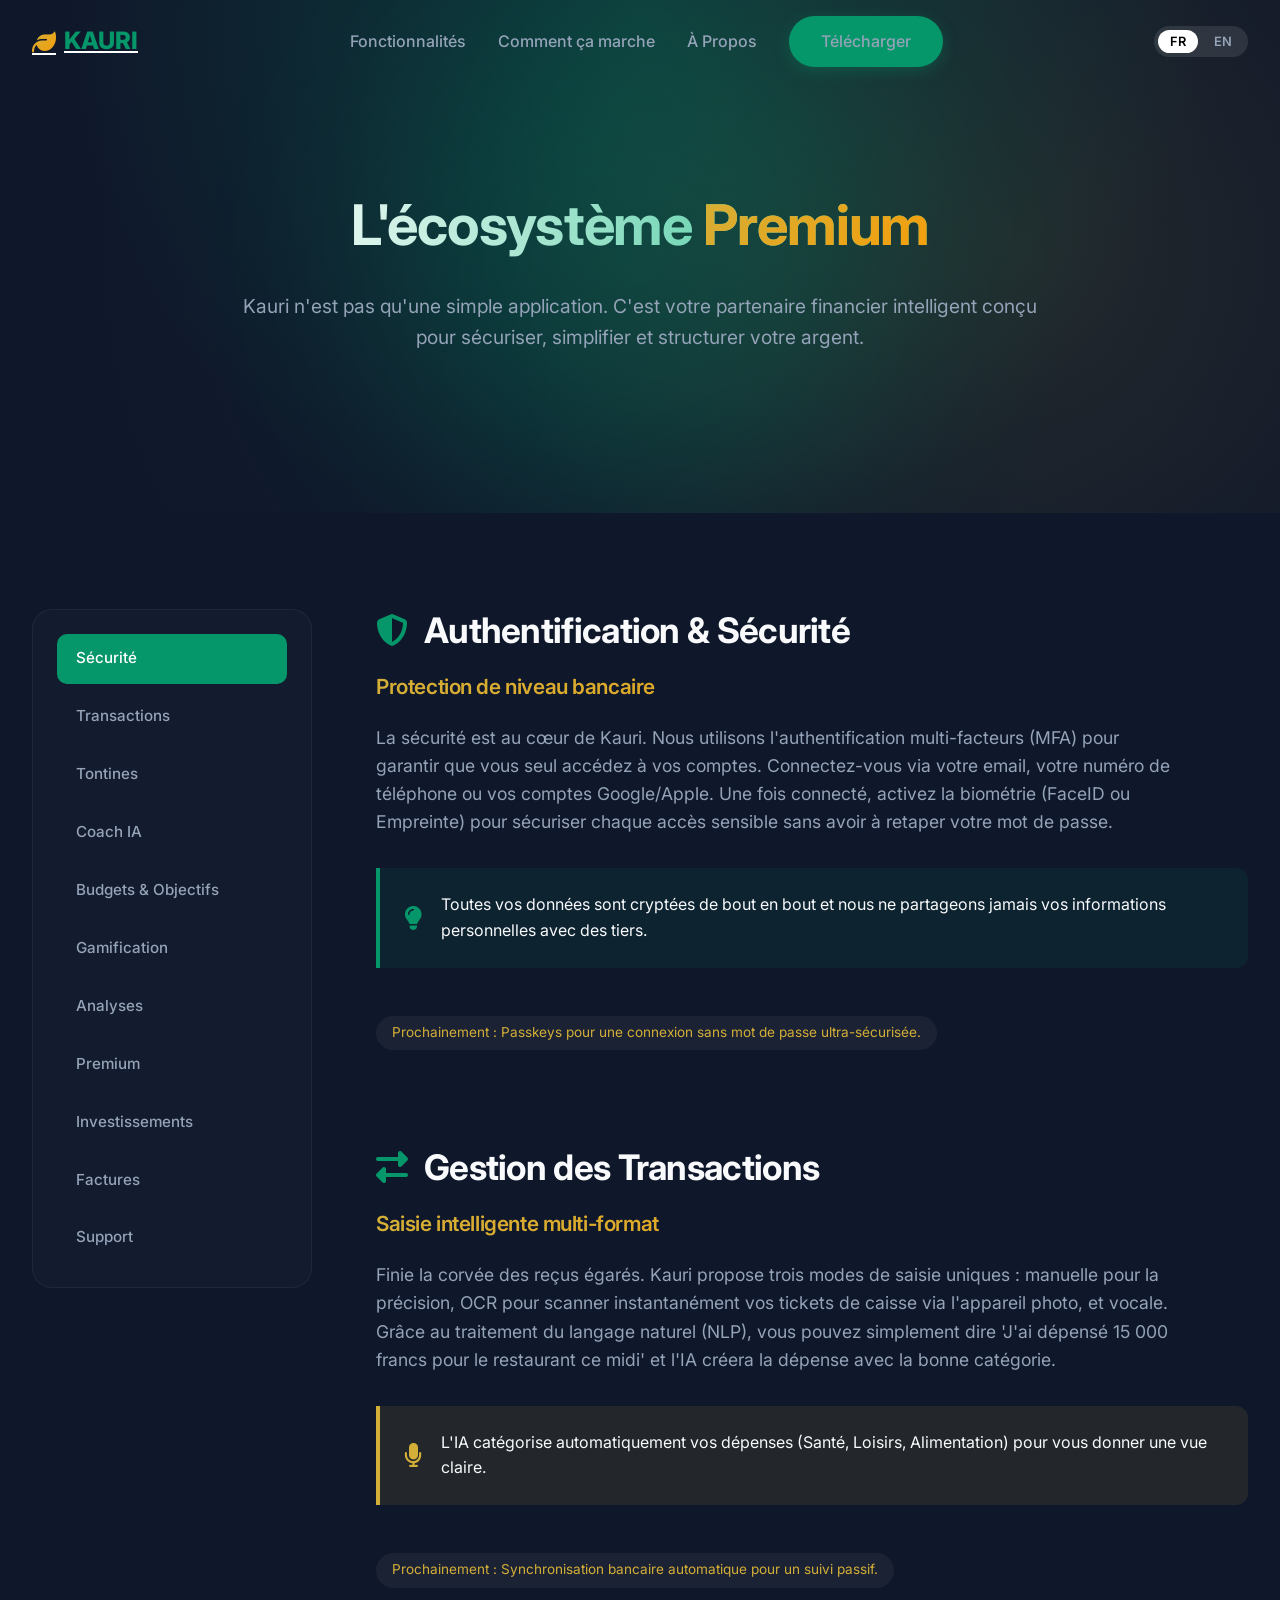
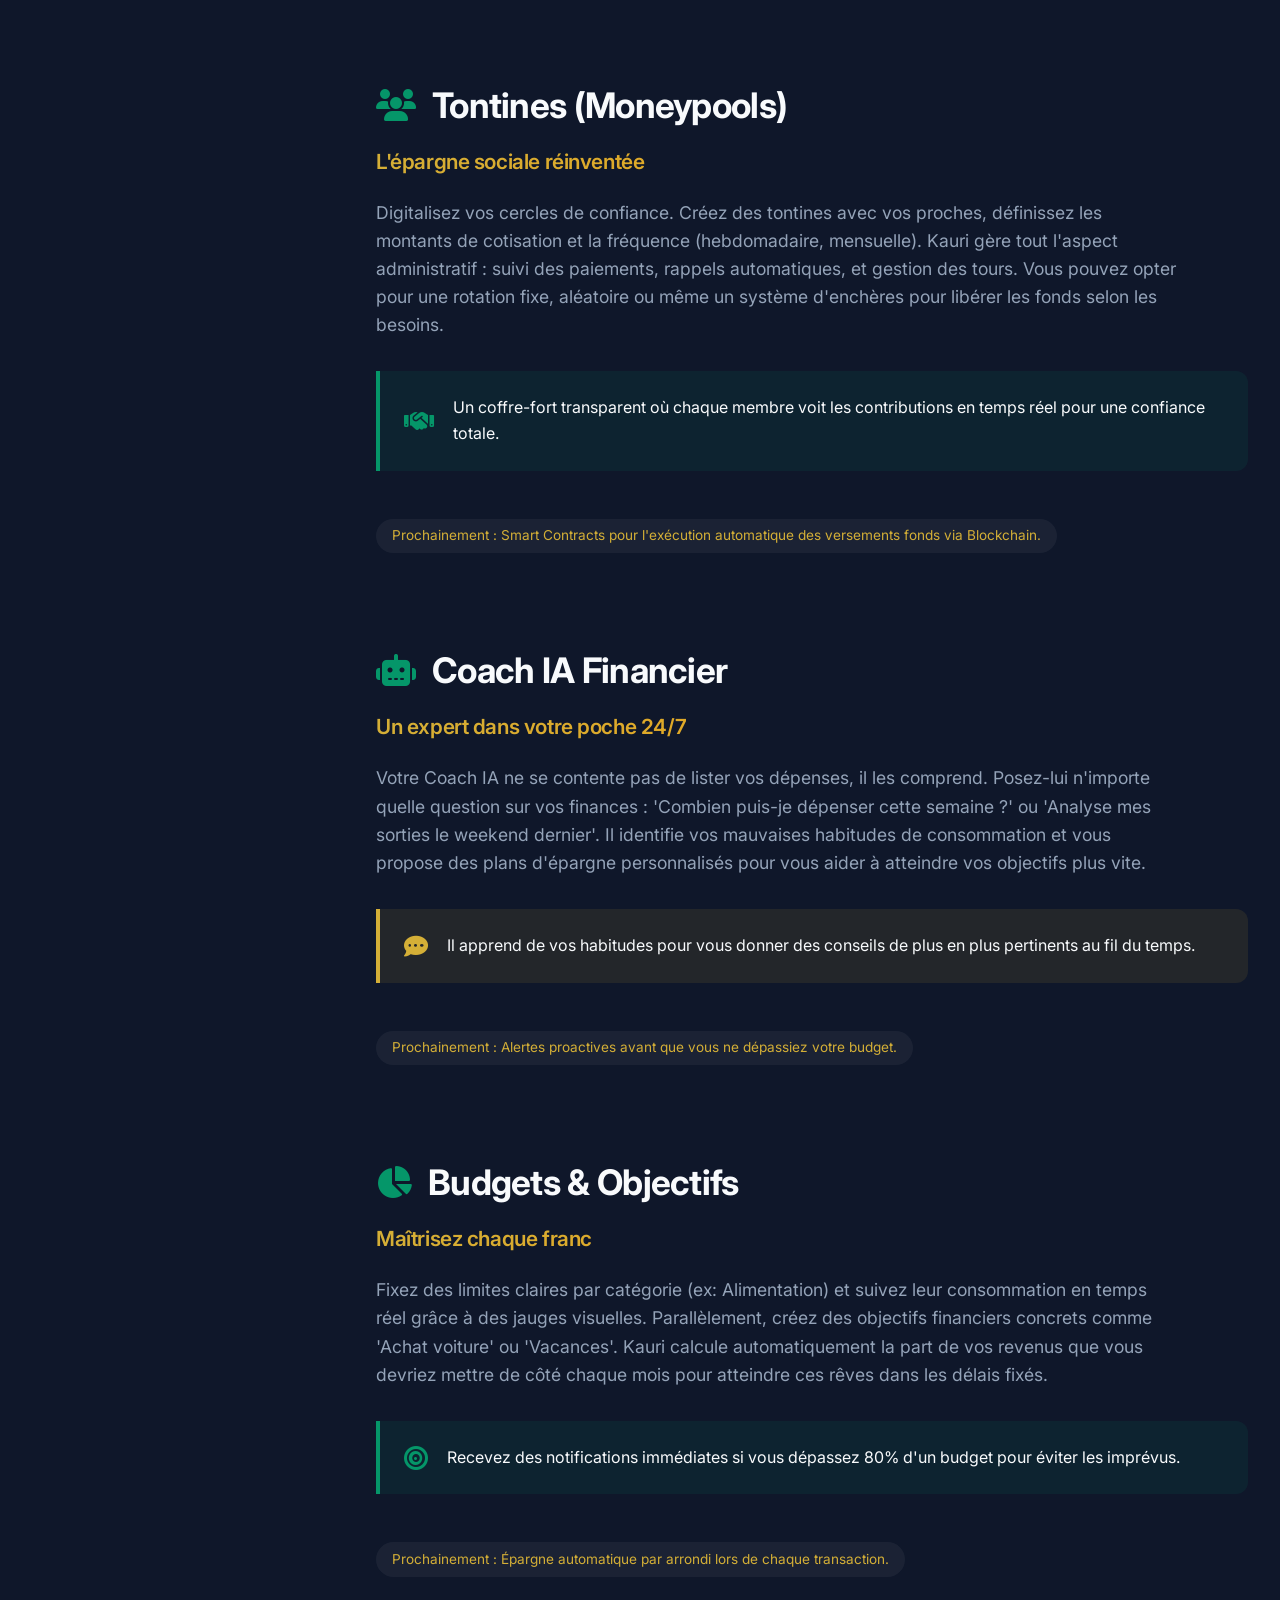
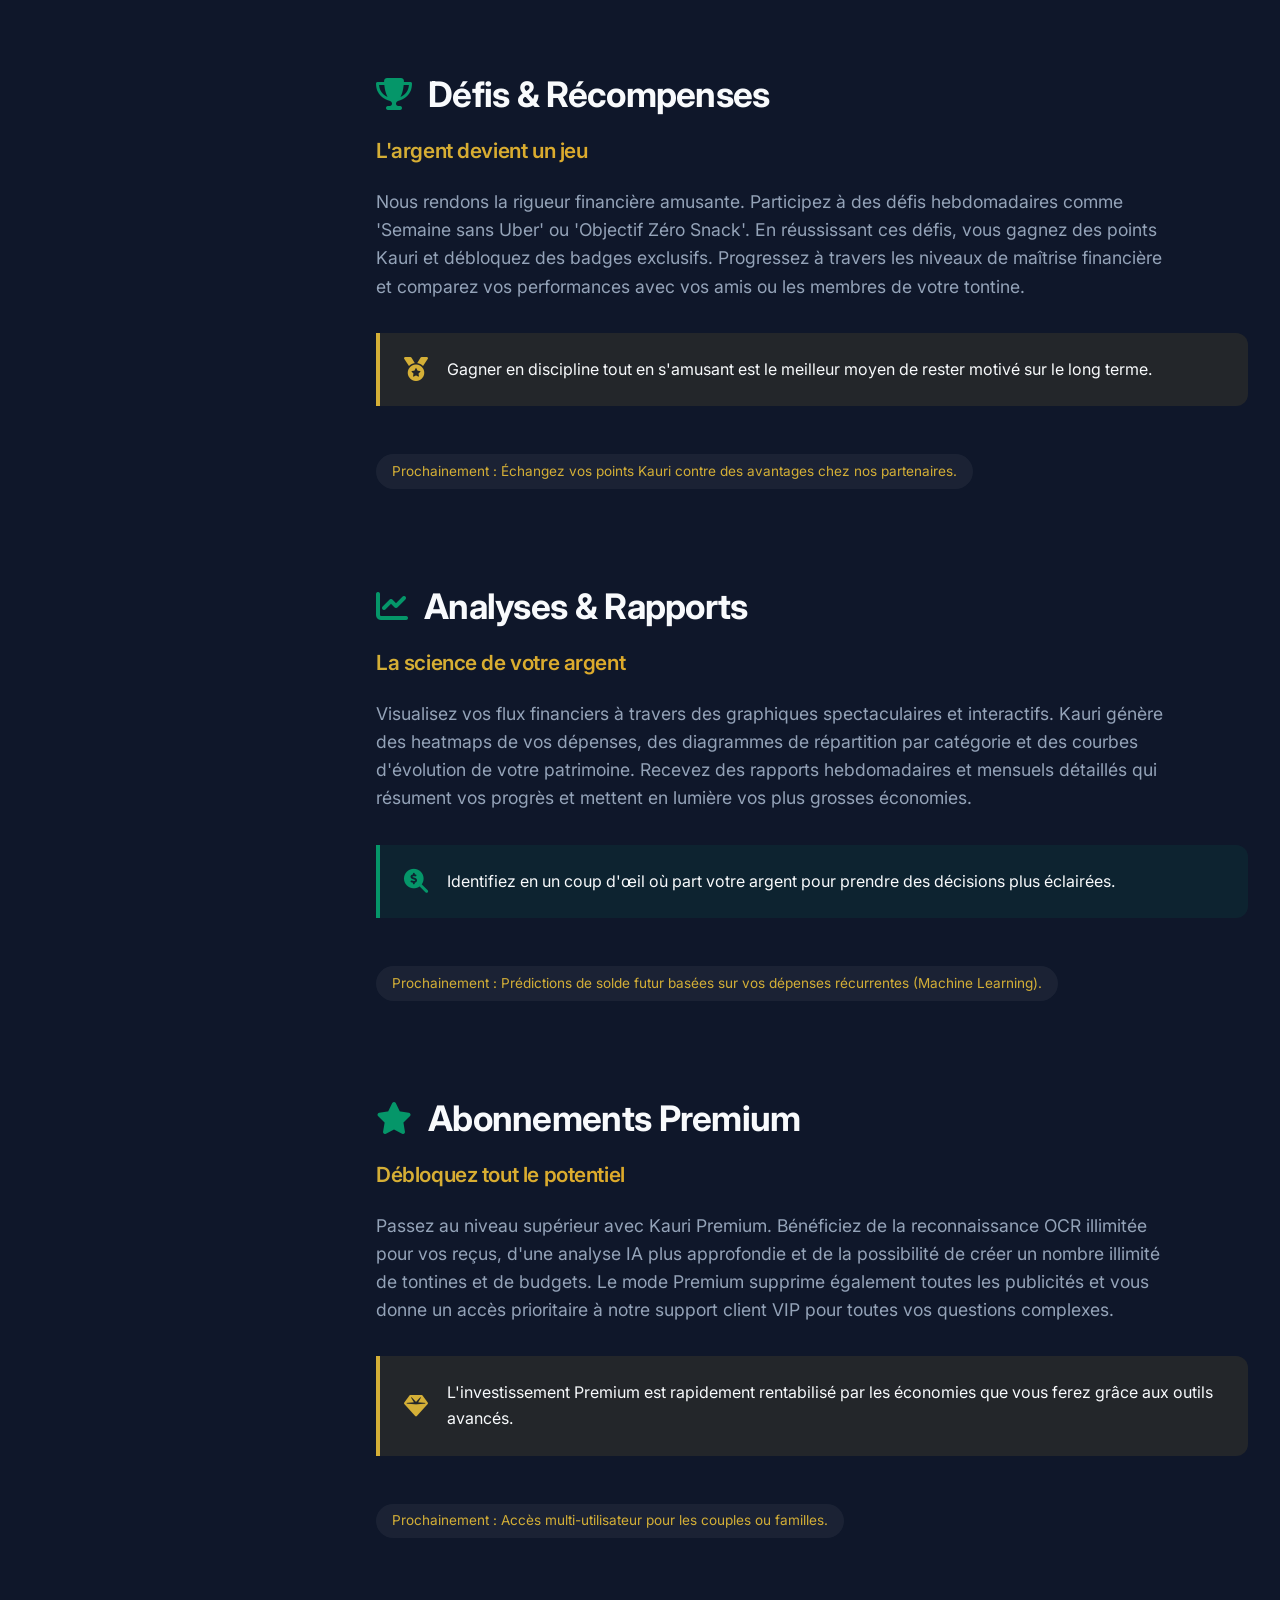
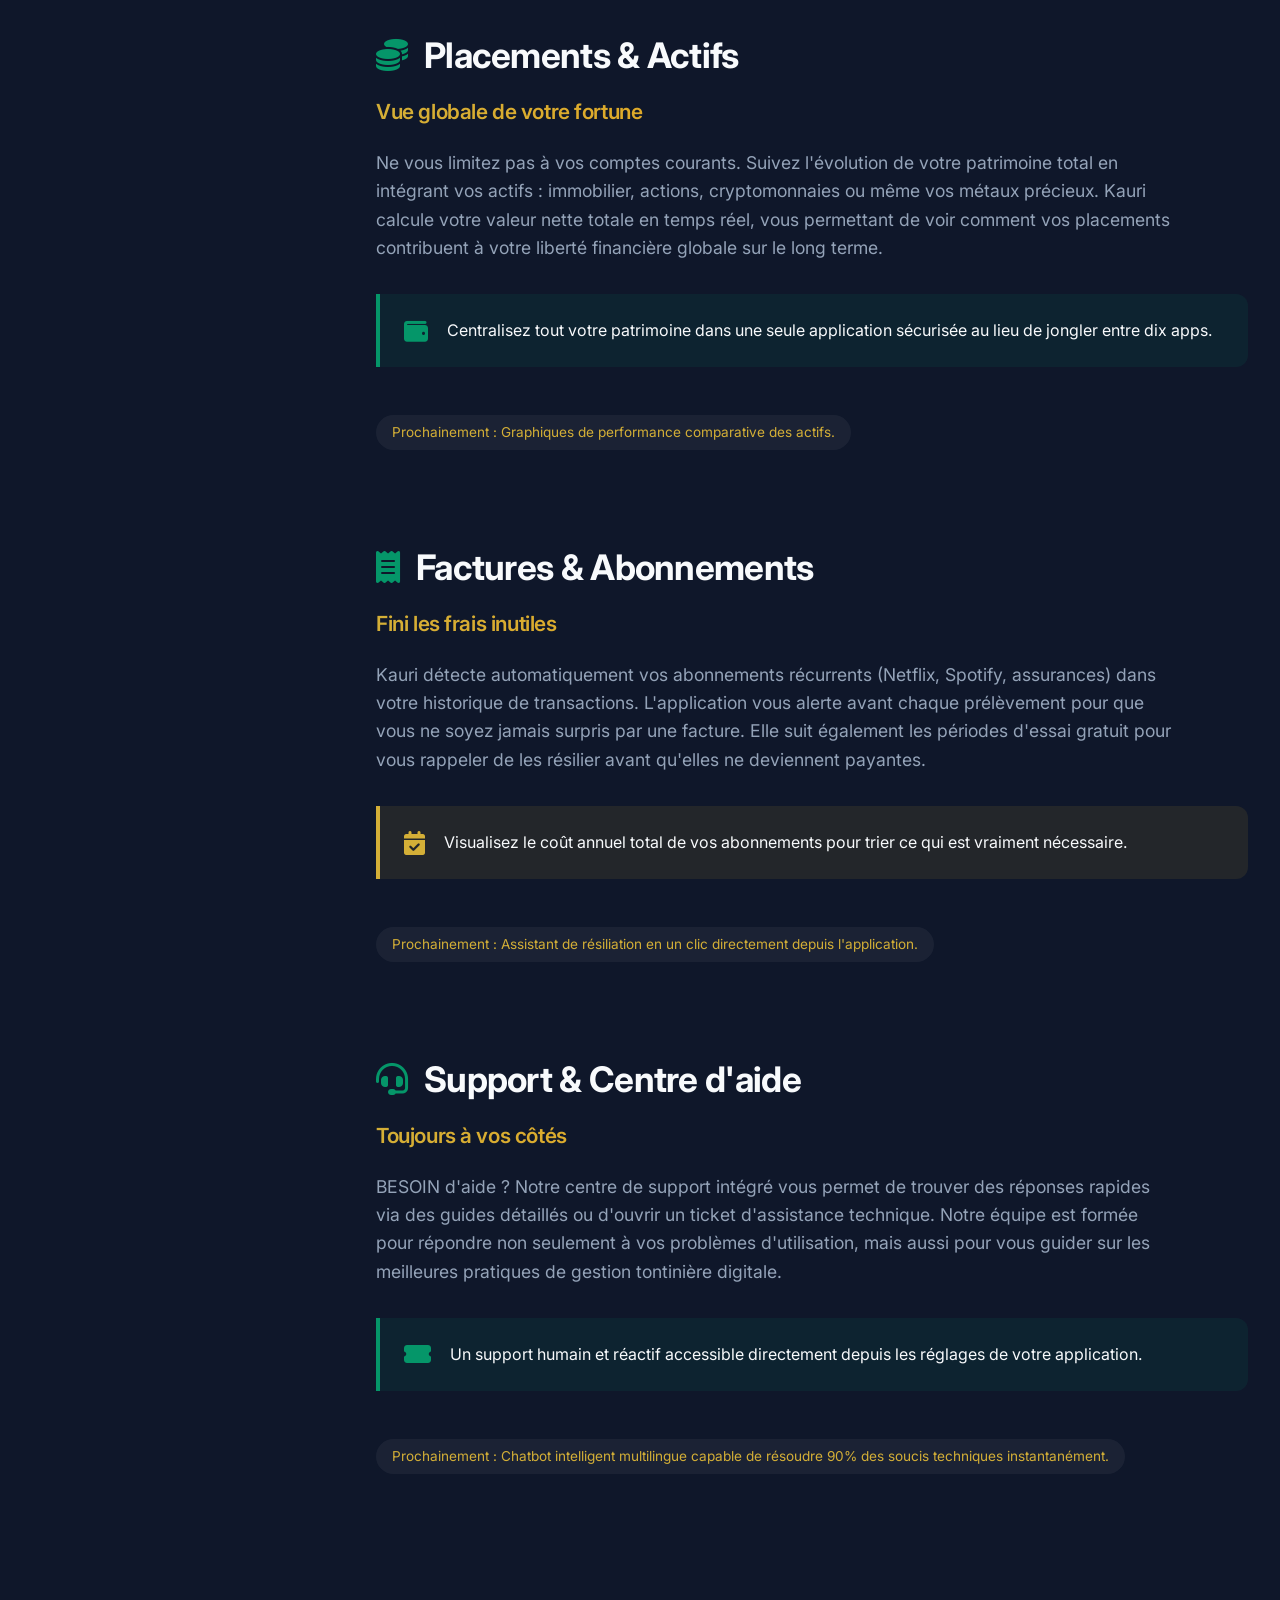
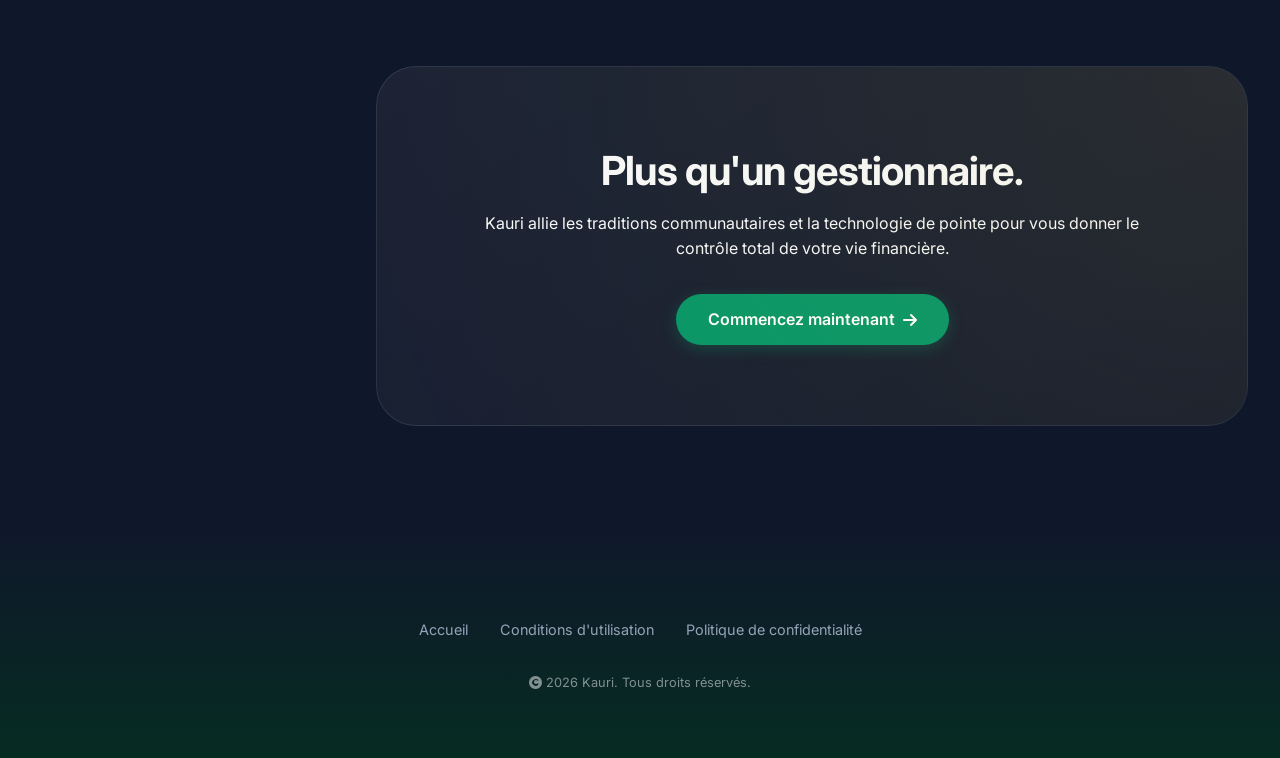
==== about.html @ bd83c28f "feat: Add an 'About' page detailing Kauri's features and functionalities." ====
<!DOCTYPE html>
<html lang="fr">

<head>
    <meta charset="UTF-8">
    <meta name="viewport" content="width=device-width, initial-scale=1.0">
    <title>À Propos - Kauri</title>
    <link rel="stylesheet" href="styles.css">
    <link rel="icon" type="image/x-icon" href="logo.png">

    <!-- Google Fonts -->
    <link rel="preconnect" href="https://fonts.googleapis.com">
    <link rel="preconnect" href="https://fonts.gstatic.com" crossorigin>
    <link href="https://fonts.googleapis.com/css2?family=Inter:wght@400;500;600;700;800&display=swap" rel="stylesheet">
    <!-- Font Awesome -->
    <link rel="stylesheet" href="https://cdnjs.cloudflare.com/ajax/libs/font-awesome/6.4.0/css/all.min.css">
</head>

<body class="about-page">
    <div class="scroll-progress"></div>

    <!-- Navigation -->
    <nav class="glass-nav">
        <div class="container nav-content">
            <a href="index.html" class="logo">
                <i class="fas fa-leaf text-gradient-gold"></i>
                <span>KAURI</span>
            </a>
            <ul class="nav-links">
                <li><a href="index.html#features" data-i18n="nav.features">Fonctionnalités</a></li>
                <li><a href="index.html#how" data-i18n="nav.howItWorks">Comment ça marche</a></li>
                <li><a href="about.html" class="active">À Propos</a></li>
                <li><a href="index.html#download" class="btn btn-primary" data-i18n="nav.download">Télécharger</a></li>
            </ul>
            <div class="lang-switch">
                <button class="lang-btn active" data-lang="fr">FR</button>
                <button class="lang-btn" data-lang="en">EN</button>
            </div>
        </div>
    </nav>

    <!-- About Hero -->
    <section class="about-hero">
        <div class="hero-blob"></div>
        <div class="container">
            <div class="hero-content fade-in-up" style="max-width: 800px; margin: 0 auto; text-align: center;">
                <h1 data-i18n-html="about.hero.title">L'écosystème <span class="text-gradient-gold">Premium</span></h1>
                <p style="color: var(--text-muted); font-size: 1.2rem; margin: 2rem 0;" data-i18n="about.hero.subtitle">
                    Kauri n'est pas qu'une simple application. C'est votre partenaire financier intelligent conçu pour
                    sécuriser, simplifier et structurer votre argent.
                </p>
            </div>
        </div>
    </section>

    <!-- Detailed Features -->
    <section class="features-detail">
        <div class="container feature-layout">
            <!-- Sidebar Nav -->
            <aside class="feature-sidebar">
                <div class="sticky-nav">
                    <a href="#security" class="side-link active" data-i18n="about.nav.security">Sécurité</a>
                    <a href="#transactions" class="side-link" data-i18n="about.nav.transactions">Transactions</a>
                    <a href="#tontines" class="side-link" data-i18n="about.nav.tontines">Tontines</a>
                    <a href="#coach" class="side-link" data-i18n="about.nav.coach">Coach IA</a>
                    <a href="#budget" class="side-link" data-i18n="about.nav.budget">Budgets & Objectifs</a>
                    <a href="#gamification" class="side-link" data-i18n="about.nav.gamification">Gamification</a>
                    <a href="#analytics" class="side-link" data-i18n="about.nav.analytics">Analyses</a>
                    <a href="#premium" class="side-link" data-i18n="about.nav.premium">Premium</a>
                    <a href="#invest" class="side-link" data-i18n="about.nav.invest">Investissements</a>
                    <a href="#bills" class="side-link" data-i18n="about.nav.bills">Factures</a>
                    <a href="#support" class="side-link" data-i18n="about.nav.support">Support</a>
                </div>
            </aside>

            <!-- Main Content -->
            <div class="feature-scroll-content">

                <!-- Security -->
                <div id="security" class="feature-section fade-in-up">
                    <div class="feature-icon-header">
                        <i class="fas fa-shield-alt"></i>
                        <h2 data-i18n="about.features.security.title">Authentification & Sécurité</h2>
                    </div>
                    <h3 class="text-gradient-gold" data-i18n="about.features.security.subtitle">Multi-méthodes &
                        Biométrie</h3>
                    <p data-i18n="about.features.security.desc">L'authentification est la première étape. Utilisez
                        l'email, le téléphone ou vos comptes sociaux pour une connexion rapide et sécurisée.</p>
                    <div class="tip-box">
                        <i class="fas fa-lightbulb"></i>
                        <p data-i18n="about.features.security.use">Activez la biométrie (empreinte ou reconnaissance
                            faciale) dans vos paramètres pour une sécurité maximale.</p>
                    </div>
                    <p class="future-tag" data-i18n="about.features.security.future">A venir : Passkeys et gestion des
                        sessions actives.</p>
                </div>

                <!-- Transactions -->
                <div id="transactions" class="feature-section fade-in-up">
                    <div class="feature-icon-header">
                        <i class="fas fa-exchange-alt"></i>
                        <h2 data-i18n="about.features.transactions.title">Gestion des Transactions</h2>
                    </div>
                    <h3 class="text-gradient-gold" data-i18n="about.features.transactions.subtitle">Manuelle, OCR &
                        Vocale</h3>
                    <p data-i18n="about.features.transactions.desc">Enregistrez vos dépenses en un clin d'œil. Que ce
                        soit manuellement, en scannant un reçu ou par simple commande vocale.</p>
                    <div class="tip-box gold">
                        <i class="fas fa-microphone"></i>
                        <p data-i18n="about.features.transactions.use">Le scanner OCR extrait automatiquement les
                            montants. La saisie vocale comprend des phrases comme 'J'ai dépensé 15 000 francs'.</p>
                    </div>
                    <p class="future-tag" data-i18n="about.features.transactions.future">A venir : Détection automatique
                        des abonnements et Open Banking.</p>
                </div>

                <!-- Tontines -->
                <div id="tontines" class="feature-section fade-in-up">
                    <div class="feature-icon-header">
                        <i class="fas fa-users"></i>
                        <h2 data-i18n="about.features.tontines.title">Tontines (Moneypools)</h2>
                    </div>
                    <h3 class="text-gradient-gold" data-i18n="about.features.tontines.subtitle">Gestion communautaire
                        digitale</h3>
                    <p data-i18n="about.features.tontines.desc">Digitalisez vos pratiques d'épargne collectives. Gérez
                        les cotisations, les rotations et le fonds social en toute transparence.</p>
                    <div class="tip-box">
                        <i class="fas fa-handshake"></i>
                        <p data-i18n="about.features.tontines.use">Configurez les règles de rotation (fixe, aléatoire ou
                            enchères) et automatisez les relances et amendes.</p>
                    </div>
                    <p class="future-tag" data-i18n="about.features.tontines.future">A venir : Smart Contracts pour la
                        libération automatique des fonds.</p>
                </div>

                <!-- Coach IA -->
                <div id="coach" class="feature-section fade-in-up">
                    <div class="feature-icon-header">
                        <i class="fas fa-robot"></i>
                        <h2 data-i18n="about.features.coach.title">Coach IA</h2>
                    </div>
                    <h3 class="text-gradient-gold" data-i18n="about.features.coach.subtitle">Assistant financier
                        intelligent</h3>
                    <p data-i18n="about.features.coach.desc">Posez vos questions en langage naturel. Le coach analyse
                        vos données pour vous aider à optimiser vos finances.</p>
                    <div class="tip-box gold">
                        <i class="fas fa-comment-dots"></i>
                        <p data-i18n="about.features.coach.use">Interface de chat familière pour demander : 'Combien
                            ai-je dépensé en restaurant ce mois-ci ?'.</p>
                    </div>
                    <p class="future-tag" data-i18n="about.features.coach.future">A venir : Mode proactif pour alerter
                        sur les denses inhabituelles.</p>
                </div>

                <!-- Budgets -->
                <div id="budget" class="feature-section fade-in-up">
                    <div class="feature-icon-header">
                        <i class="fas fa-chart-pie"></i>
                        <h2 data-i18n="about.features.budget.title">Budgets & Objectifs</h2>
                    </div>
                    <h3 class="text-gradient-gold" data-i18n="about.features.budget.subtitle">Planification & Épargne
                        ciblée</h3>
                    <p data-i18n="about.features.budget.desc">Fixez des limites par catégorie et suivez votre
                        progression vers vos rêves financiers en temps réel.</p>
                    <div class="tip-box">
                        <i class="fas fa-bullseye"></i>
                        <p data-i18n="about.features.budget.use">Créez un objectif (ex: Achat voiture) et voyez la jauge
                            se remplir à mesure que vous épargnez.</p>
                    </div>
                    <p class="future-tag" data-i18n="about.features.budget.future">A venir : Épargne 'à l'arrondi'
                        automatique.</p>
                </div>

                <!-- Gamification -->
                <div id="gamification" class="feature-section fade-in-up">
                    <div class="feature-icon-header">
                        <i class="fas fa-trophy"></i>
                        <h2 data-i18n="about.features.gamification.title">Défis & Gamification</h2>
                    </div>
                    <h3 class="text-gradient-gold" data-i18n="about.features.gamification.subtitle">Motivation &
                        Récompenses</h3>
                    <p data-i18n="about.features.gamification.desc">Rendez la gestion financière amusante avec des défis
                        hebdomadaires et gagnez des badges de succès.</p>
                    <div class="tip-box gold">
                        <i class="fas fa-medal"></i>
                        <p data-i18n="about.features.gamification.use">Participez au défi 'Zéro Dépense Inutile' et
                            suivez votre progression dans les classements.</p>
                    </div>
                    <p class="future-tag" data-i18n="about.features.gamification.future">A venir : Partenariats pour des
                        avantages réels basés sur votre Score Kauri.</p>
                </div>

                <!-- Analytics -->
                <div id="analytics" class="feature-section fade-in-up">
                    <div class="feature-icon-header">
                        <i class="fas fa-chart-line"></i>
                        <h2 data-i18n="about.features.analytics.title">Analyses & Insights</h2>
                    </div>
                    <h3 class="text-gradient-gold" data-i18n="about.features.analytics.subtitle">Compréhension
                        approfondie</h3>
                    <p data-i18n="about.features.analytics.desc">Visualisez vos flux d'argent grâce à des graphiques
                        dynamiques et des insights générés par l'IA.</p>
                    <div class="tip-box">
                        <i class="fas fa-search-dollar"></i>
                        <p data-i18n="about.features.analytics.use">Comparez vos revenus et dépenses sur plusieurs mois
                            pour détecter les tendances.</p>
                    </div>
                    <p class="future-tag" data-i18n="about.features.analytics.future">A venir : Prévision des soldes
                        futurs (Cashflow forecasting).</p>
                </div>

                <!-- Premium -->
                <div id="premium" class="feature-section fade-in-up">
                    <div class="feature-icon-header">
                        <i class="fas fa-star"></i>
                        <h2 data-i18n="about.features.premium.title">Abonnements Premium</h2>
                    </div>
                    <h3 class="text-gradient-gold" data-i18n="about.features.premium.subtitle">Puissance illimitée</h3>
                    <p data-i18n="about.features.premium.desc">Débloquez tout le potentiel de la technologie Kauri avec
                        le mode Premium.</p>
                    <div class="tip-box gold">
                        <i class="fas fa-gem"></i>
                        <p data-i18n="about.features.premium.use">OCR illimité, analyse vocale avancée, rapports PDF
                            détaillés et suppression des limites de tontines.</p>
                    </div>
                    <p class="future-tag" data-i18n="about.features.premium.future">A venir : Partage d'abonnement
                        familial.</p>
                </div>

                <!-- Investments -->
                <div id="invest" class="feature-section fade-in-up">
                    <div class="feature-icon-header">
                        <i class="fas fa-coins"></i>
                        <h2 data-i18n="about.features.invest.title">Placements & Investissements</h2>
                    </div>
                    <h3 class="text-gradient-gold" data-i18n="about.features.invest.subtitle">Vue consolidée du
                        patrimoine</h3>
                    <p data-i18n="about.features.invest.desc">Suivez vos actifs (Actions, Crypto, Immobilier) au même
                        endroit que vos dépenses quotidiennes.</p>
                    <div class="tip-box">
                        <i class="fas fa-wallet"></i>
                        <p data-i18n="about.features.invest.use">Saisissez vos placements pour voir l'évolution de la
                            valeur totale de votre portefeuille.</p>
                    </div>
                    <p class="future-tag" data-i18n="about.features.invest.future">A venir : Synchronisation automatique
                        avec les plateformes de trading.</p>
                </div>

                <!-- Bills -->
                <div id="bills" class="feature-section fade-in-up">
                    <div class="feature-icon-header">
                        <i class="fas fa-receipt"></i>
                        <h2 data-i18n="about.features.bills.title">Factures & Abonnements</h2>
                    </div>
                    <h3 class="text-gradient-gold" data-i18n="about.features.bills.subtitle">Ne manquez aucune échéance
                    </h3>
                    <p data-i18n="about.features.bills.desc">Centralisez le suivi de vos charges récurrentes et gérez
                        vos périodes d'essai gratuites.</p>
                    <div class="tip-box gold">
                        <i class="fas fa-calendar-check"></i>
                        <p data-i18n="about.features.bills.use">Rappels automatiques avant les prélèvements et détection
                            intelligente dans vos transactions.</p>
                    </div>
                    <p class="future-tag" data-i18n="about.features.bills.future">A venir : Résiliation automatique en
                        un clic.</p>
                </div>

                <!-- Support -->
                <div id="support" class="feature-section fade-in-up">
                    <div class="feature-icon-header">
                        <i class="fas fa-headset"></i>
                        <h2 data-i18n="about.features.support.title">Support & Centre d'aide</h2>
                    </div>
                    <h3 class="text-gradient-gold" data-i18n="about.features.support.subtitle">Assistance structurée
                    </h3>
                    <p data-i18n="about.features.support.desc">Une équipe à votre écoute pour résoudre vos problèmes
                        techniques ou financiers directement via des tickets.</p>
                    <div class="tip-box">
                        <i class="fas fa-ticket-alt"></i>
                        <p data-i18n="about.features.support.use">Ouvrez un ticket dans l'app et suivez son état
                            d'avancement en temps réel.</p>
                    </div>
                    <p class="future-tag" data-i18n="about.features.support.future">A venir : Support multilingue
                        étendu.</p>
                </div>

                <!-- Conclusion -->
                <div class="conclusion-box fade-in-up">
                    <h2 data-i18n="about.conclusion.title">Plus qu'un gestionnaire.</h2>
                    <p data-i18n="about.conclusion.desc">Kauri allie les traditions communautaires et la technologie de
                        pointe pour vous donner le contrôle total de votre vie financière.</p>
                    <a href="index.html#download" class="btn btn-primary" style="margin-top: 2rem;">
                        <span data-i18n="hero.ctaPrimary">Commencez maintenant</span>
                        <i class="fas fa-arrow-right"></i>
                    </a>
                </div>

            </div>
        </div>
    </section>

    <!-- Footer -->
    <section class="download-section" style="padding: 4rem 0;">
        <div class="container fade-in-up">
            <div class="footer-links">
                <a href="index.html">Accueil</a>
                <a href="terms.html" data-i18n="footer.terms">Conditions d'utilisation</a>
                <a href="privacy.html" data-i18n="footer.privacy">Politique de confidentialité</a>
            </div>

            <div style="margin-top: 2rem; opacity: 0.5; font-size: 0.8rem;">
                <i class="fas fa-copyright"></i> <span id="year"></span> Kauri. <span data-i18n="footer.rights">Tous
                    droits réservés.</span>
            </div>
        </div>
    </section>

    <script src="scripts.js"></script>
    <script>
        // Active link on scroll for about page
        window.addEventListener('scroll', () => {
            const sections = document.querySelectorAll('.feature-section');
            const navLinks = document.querySelectorAll('.side-link');

            let current = '';
            sections.forEach(section => {
                const sectionTop = section.offsetTop;
                if (pageYOffset >= sectionTop - 150) {
                    current = section.getAttribute('id');
                }
            });

            navLinks.forEach(link => {
                link.classList.remove('active');
                if (link.getAttribute('href').includes(current)) {
                    link.classList.add('active');
                }
            });
        });

        // Global setLanguage handles about.hero.title now
    </script>
</body>

</html>
---- styles.css ----
:root {
    /* Brand Colors */
    --primary: #059669;
    /* Kauri Emerald */
    --primary-dark: #064E3B;
    /* Deep Emerald */
    --primary-light: #10B981;
    /* Bright Emerald */
    --secondary: #D4AF37;
    /* Kauri Gold */
    --secondary-light: #FCD34D;
    /* Light Gold */
    --accent: #F59E0B;
    /* Amber Accent */

    /* Neutrals */
    --bg-dark: #0f172a;
    /* Slate 900 */
    --bg-card: #1e293b;
    /* Slate 800 */
    --text-main: #f8fafc;
    /* Slate 50 */
    --text-muted: #94a3b8;
    /* Slate 400 */

    /* Gradients */
    --gradient-hero: linear-gradient(135deg, var(--primary-dark) 0%, var(--bg-dark) 100%);
    --gradient-gold: linear-gradient(135deg, var(--secondary) 0%, var(--accent) 100%);
    --gradient-glass: linear-gradient(145deg, rgba(255, 255, 255, 0.05) 0%, rgba(255, 255, 255, 0.01) 100%);
    --gradient-premium: linear-gradient(135deg, #059669 0%, #d4af37 100%);
}

/* Custom Scrollbar */
::-webkit-scrollbar {
    width: 8px;
}

::-webkit-scrollbar-track {
    background: var(--bg-dark);
}

::-webkit-scrollbar-thumb {
    background: rgba(255, 255, 255, 0.1);
    border-radius: 10px;
}

::-webkit-scrollbar-thumb:hover {
    background: var(--primary);
}

/* Progress Bar */
.scroll-progress {
    position: fixed;
    top: 0;
    left: 0;
    width: 0%;
    height: 4px;
    background: var(--gradient-gold);
    z-index: 2000;
    transition: width 0.1s ease-out;
    box-shadow: 0 0 10px rgba(212, 175, 55, 0.5);
}

* {
    margin: 0;
    padding: 0;
    box-sizing: border-box;
    font-family: 'Inter', system-ui, -apple-system, sans-serif;
}

body {
    background-color: var(--bg-dark);
    color: var(--text-main);
    overflow-x: hidden;
    line-height: 1.6;
}

/* Glassmorphism Utilities */
.glass {
    background: var(--gradient-glass);
    backdrop-filter: blur(10px);
    -webkit-backdrop-filter: blur(10px);
    border: 1px solid rgba(255, 255, 255, 0.1);
    box-shadow: 0 4px 30px rgba(0, 0, 0, 0.1);
}

.glass-nav {
    background: rgba(15, 23, 42, 0.8);
    backdrop-filter: blur(12px);
    border-bottom: 1px solid rgba(255, 255, 255, 0.05);
}

/* Typography */
h1,
h2,
h3,
h4 {
    font-weight: 700;
    letter-spacing: -0.02em;
    line-height: 1.2;
}

h1 {
    font-size: 3.5rem;
    background: linear-gradient(to right, #fff, var(--primary-light));
    -webkit-background-clip: text;
    -webkit-text-fill-color: transparent;
}

h2 {
    font-size: 2.5rem;
    margin-bottom: 1rem;
}

.text-gold {
    color: var(--secondary);
}

.text-gradient-gold {
    background: var(--gradient-gold);
    -webkit-background-clip: text;
    -webkit-text-fill-color: transparent;
}

/* Buttons */
.btn {
    display: inline-flex;
    align-items: center;
    gap: 0.5rem;
    padding: 0.8rem 2rem;
    border-radius: 9999px;
    font-weight: 600;
    text-decoration: none;
    transition: all 0.3s ease;
    cursor: pointer;
    border: none;
}

.btn-primary {
    background: var(--primary);
    color: white;
    box-shadow: 0 4px 15px rgba(5, 150, 105, 0.3);
}

.btn-primary:hover {
    background: var(--primary-light);
    transform: translateY(-2px);
    box-shadow: 0 8px 25px rgba(5, 150, 105, 0.4);
}

.btn-secondary {
    background: transparent;
    border: 2px solid var(--secondary);
    color: var(--secondary);
}

.btn-secondary:hover {
    background: var(--secondary);
    color: var(--bg-dark);
    transform: translateY(-2px);
}

/* Layout */
.container {
    max-width: 1280px;
    margin: 0 auto;
    padding: 0 2rem;
}

section {
    padding: 6rem 0;
    position: relative;
}

/* Navigation */
nav {
    position: fixed;
    top: 0;
    width: 100%;
    z-index: 1000;
    padding: 1rem 0;
    transition: all 0.3s;
}

.nav-content {
    display: flex;
    justify-content: space-between;
    align-items: center;
}

.logo {
    font-size: 1.5rem;
    font-weight: 800;
    color: white;
    display: flex;
    align-items: center;
    gap: 0.5rem;
}

.logo span {
    color: var(--primary);
}

.nav-links {
    display: flex;
    gap: 2rem;
    list-style: none;
    align-items: center;
}

.nav-links a {
    color: var(--text-muted);
    text-decoration: none;
    transition: color 0.3s;
    font-weight: 500;
}

.nav-links a:hover {
    color: white;
}

/* Hero Section */
.hero {
    min-height: 100vh;
    display: flex;
    align-items: center;
    background: radial-gradient(circle at 50% 50%, rgba(5, 150, 105, 0.15) 0%, transparent 50%);
    padding-top: 80px;
    /* Nav height */
}

.hero-grid {
    display: grid;
    grid-template-columns: 1fr 1fr;
    gap: 4rem;
    align-items: center;
}

.hero-stats {
    display: flex;
    gap: 3rem;
    margin-top: 3rem;
    padding-top: 2rem;
    border-top: 1px solid rgba(255, 255, 255, 0.1);
}

.stat-item h4 {
    font-size: 2rem;
    color: white;
}

.stat-item p {
    color: var(--text-muted);
    font-size: 0.9rem;
}

/* Phone Frame */
.phone-frame {
    position: relative;
    width: 300px;
    /* Adjust based on image ratio */
    height: 600px;
    background: black;
    border-radius: 40px;
    border: 8px solid #333;
    overflow: hidden;
    margin: 0 auto;
    box-shadow: 0 25px 50px -12px rgba(0, 0, 0, 0.5);
    z-index: 2;
}

.phone-screen {
    width: 100%;
    height: 100%;
    overflow: hidden;
    position: relative;
    background: #000;
    /* Fallback */
}

.phone-screen img {
    width: 100%;
    height: 100%;
    object-fit: cover;
    /* or contain */
}

/* Notch / Dynamic Island */
.phone-notch {
    position: absolute;
    top: 10px;
    left: 50%;
    transform: translateX(-50%);
    width: 100px;
    height: 25px;
    background: black;
    border-radius: 15px;
    z-index: 10;
}

.hero-blob {
    position: absolute;
    top: 50%;
    left: 50%;
    transform: translate(-50%, -50%);
    width: 500px;
    height: 500px;
    background: var(--primary);
    filter: blur(100px);
    opacity: 0.2;
    z-index: -1;
    border-radius: 50%;
}

.hero-image-container {
    animation: float 6s ease-in-out infinite;
    filter: drop-shadow(0 0 30px rgba(5, 150, 105, 0.3));
}

@keyframes float {

    0%,
    100% {
        transform: translateY(0px) rotate(0deg);
    }

    50% {
        transform: translateY(-20px) rotate(2deg);
    }
}

@keyframes pulse-gold {
    0% {
        box-shadow: 0 0 0 0 rgba(212, 175, 55, 0.4);
    }

    70% {
        box-shadow: 0 0 0 20px rgba(212, 175, 55, 0);
    }

    100% {
        box-shadow: 0 0 0 0 rgba(212, 175, 55, 0);
    }
}

.fade-in-up {
    opacity: 0;
    transform: translateY(30px);
    transition: all 0.8s cubic-bezier(0.4, 0, 0.2, 1);
}

.fade-in-up.visible {
    opacity: 1;
    transform: translateY(0);
}

/* About Page Specific Styles */
.about-hero {
    padding: 12rem 0 8rem;
    background: radial-gradient(circle at 50% 0%, rgba(5, 150, 105, 0.25) 0%, transparent 70%),
        radial-gradient(circle at 80% 50%, rgba(212, 175, 55, 0.1) 0%, transparent 50%);
    position: relative;
    overflow: hidden;
}

.about-hero::before {
    content: '';
    position: absolute;
    top: -50%;
    left: -50%;
    width: 200%;
    height: 200%;
    background: radial-gradient(circle at center, rgba(5, 150, 105, 0.05) 0%, transparent 50%);
    animation: rotate 20s linear infinite;
    z-index: -1;
}

@keyframes rotate {
    from {
        transform: rotate(0deg);
    }

    to {
        transform: rotate(360deg);
    }
}

.feature-layout {
    display: grid;
    grid-template-columns: 280px 1fr;
    gap: 4rem;
    align-items: flex-start;
}

.feature-sidebar {
    position: sticky;
    top: 100px;
}

.sticky-nav {
    display: flex;
    flex-direction: column;
    gap: 0.5rem;
    padding: 1.5rem;
    border-radius: 20px;
    background: rgba(255, 255, 255, 0.02);
    border: 1px solid rgba(255, 255, 255, 0.05);
}

.side-link {
    padding: 0.8rem 1.2rem;
    color: var(--text-muted);
    text-decoration: none;
    border-radius: 10px;
    transition: all 0.3s;
    font-size: 0.95rem;
    font-weight: 500;
}

.side-link:hover {
    color: white;
    background: rgba(255, 255, 255, 0.05);
}

.side-link.active {
    background: var(--primary);
    color: white;
}

.feature-scroll-content {
    display: flex;
    flex-direction: column;
    gap: 6rem;
}

.feature-section {
    scroll-margin-top: 120px;
}

.feature-icon-header {
    display: flex;
    align-items: center;
    gap: 1rem;
    margin-bottom: 1.5rem;
}

.feature-icon-header i {
    font-size: 2rem;
    color: var(--primary);
}

.feature-section h2 {
    font-size: 2.2rem;
    margin-bottom: 0;
}

.feature-section h3 {
    font-size: 1.3rem;
    margin: 1rem 0 1.5rem;
    font-weight: 600;
}

.feature-section p {
    color: var(--text-muted);
    font-size: 1.1rem;
    max-width: 800px;
}

.tip-box {
    margin: 2rem 0;
    padding: 1.5rem;
    background: rgba(5, 150, 105, 0.1);
    border-left: 4px solid var(--primary);
    border-radius: 0 12px 12px 0;
    display: flex;
    gap: 1.2rem;
    align-items: center;
}

.tip-box.gold {
    background: rgba(212, 175, 55, 0.1);
    border-left-color: var(--secondary);
}

.tip-box i {
    font-size: 1.5rem;
    color: var(--primary);
}

.tip-box.gold i {
    color: var(--secondary);
}

.tip-box p {
    color: var(--text-main);
    font-size: 1rem;
    margin: 0;
}

.future-tag {
    display: inline-block;
    padding: 0.4rem 1rem;
    background: rgba(255, 255, 255, 0.05);
    border-radius: 99px;
    font-size: 0.85rem !important;
    color: var(--secondary) !important;
    margin-top: 1rem;
}

.conclusion-box {
    margin-top: 6rem;
    padding: 5rem;
    background: linear-gradient(145deg, rgba(255, 255, 255, 0.05) 0%, rgba(255, 255, 255, 0.02) 100%);
    border: 1px solid rgba(255, 255, 255, 0.1);
    border-radius: 40px;
    text-align: center;
    position: relative;
    overflow: hidden;
}

.conclusion-box::after {
    content: '';
    position: absolute;
    top: 0;
    left: 0;
    width: 100%;
    height: 100%;
    background: radial-gradient(circle at top right, rgba(212, 175, 55, 0.1), transparent);
    pointer-events: none;
}

/* Responsive About */
@media (max-width: 1024px) {
    .feature-layout {
        grid-template-columns: 1fr;
        padding-top: 60px;
        /* Space for mobile sticky nav */
    }

    .feature-sidebar {
        position: fixed;
        top: 70px;
        left: 0;
        width: 100%;
        background: rgba(15, 23, 42, 0.95);
        backdrop-filter: blur(10px);
        z-index: 100;
        padding: 1rem 0;
        border-bottom: 1px solid rgba(255, 255, 255, 0.05);
    }

    .sticky-nav {
        flex-direction: row;
        overflow-x: auto;
        white-space: nowrap;
        background: transparent;
        border: none;
        padding: 0 1rem;
        scrollbar-width: none;
    }

    .sticky-nav::-webkit-scrollbar {
        display: none;
    }

    .side-link {
        padding: 0.6rem 1rem;
        font-size: 0.85rem;
    }

    .about-hero {
        padding: 10rem 0 4rem;
    }

    .feature-scroll-content {
        gap: 5rem;
    }

    .conclusion-box {
        padding: 3rem 2rem;
    }
}

/* Features Grid */
.feature-card {
    padding: 2.5rem;
    border-radius: 20px;
    transition: transform 0.3s;
}

.feature-card:hover {
    transform: translateY(-10px);
    background: rgba(255, 255, 255, 0.03);
}

.icon-box {
    width: 60px;
    height: 60px;
    background: rgba(5, 150, 105, 0.1);
    border-radius: 12px;
    display: flex;
    align-items: center;
    justify-content: center;
    margin-bottom: 1.5rem;
    color: var(--primary);
    font-size: 1.5rem;
}

.icon-box.gold {
    background: rgba(212, 175, 55, 0.1);
    color: var(--secondary);
}

/* How It Works */
.how-step {
    display: flex;
    align-items: flex-start;
    gap: 1.5rem;
    margin-bottom: 2rem;
    position: relative;
}

.step-number {
    width: 40px;
    height: 40px;
    background: var(--gradient-gold);
    color: var(--bg-dark);
    font-weight: bold;
    border-radius: 50%;
    display: flex;
    align-items: center;
    justify-content: center;
    flex-shrink: 0;
    z-index: 2;
}

.step-content h3 {
    margin-bottom: 0.5rem;
    color: white;
}

/* App Showcase */
.showcase-scroll {
    display: flex;
    gap: 2rem;
    overflow-x: auto;
    padding: 2rem 0;
    scrollbar-width: none;
}

.showcase-scroll::-webkit-scrollbar {
    display: none;
}

/* Download Section */
.download-section {
    background: linear-gradient(180deg, var(--bg-dark) 0%, #062c22 100%);
    text-align: center;
}

.store-buttons {
    display: flex;
    justify-content: center;
    gap: 1rem;
    margin-top: 2rem;
}

.store-btn {
    background: black;
    color: white;
    border-radius: 12px;
    padding: 0.8rem 1.5rem;
    display: flex;
    align-items: center;
    gap: 1rem;
    text-align: left;
    border: 1px solid rgba(255, 255, 255, 0.2);
    transition: all 0.3s;
    text-decoration: none;
}

.store-btn:hover {
    transform: scale(1.05);
    border-color: var(--primary);
}

.small-text {
    font-size: 0.7rem;
    display: block;
    opacity: 0.8;
}

.big-text {
    font-size: 1.1rem;
    font-weight: 600;
}

/* Language Switch */
.lang-switch {
    background: rgba(255, 255, 255, 0.1);
    border-radius: 20px;
    padding: 4px;
    display: flex;
    gap: 4px;
}

.lang-btn {
    padding: 4px 12px;
    border-radius: 16px;
    border: none;
    background: transparent;
    color: var(--text-muted);
    cursor: pointer;
    font-size: 0.8rem;
    font-weight: 600;
}

.lang-btn.active {
    background: white;
    color: black;
}

/* Footer Links */
.footer-links {
    margin-top: 2rem;
    display: flex;
    justify-content: center;
    gap: 2rem;
}

.footer-links a {
    color: var(--text-muted);
    text-decoration: none;
    font-size: 0.9rem;
}

.footer-links a:hover {
    color: var(--primary);
}

/* Responsive */
@media (max-width: 768px) {
    h1 {
        font-size: 2.5rem;
    }

    .hero-grid {
        grid-template-columns: 1fr;
        text-align: center;
    }

    .hero-stats {
        justify-content: center;
        flex-wrap: wrap;
    }

    .nav-links {
        display: none;
    }

    /* Add hamburger later if needed */
    .hero-image-container {
        margin-top: 2rem;
    }
}
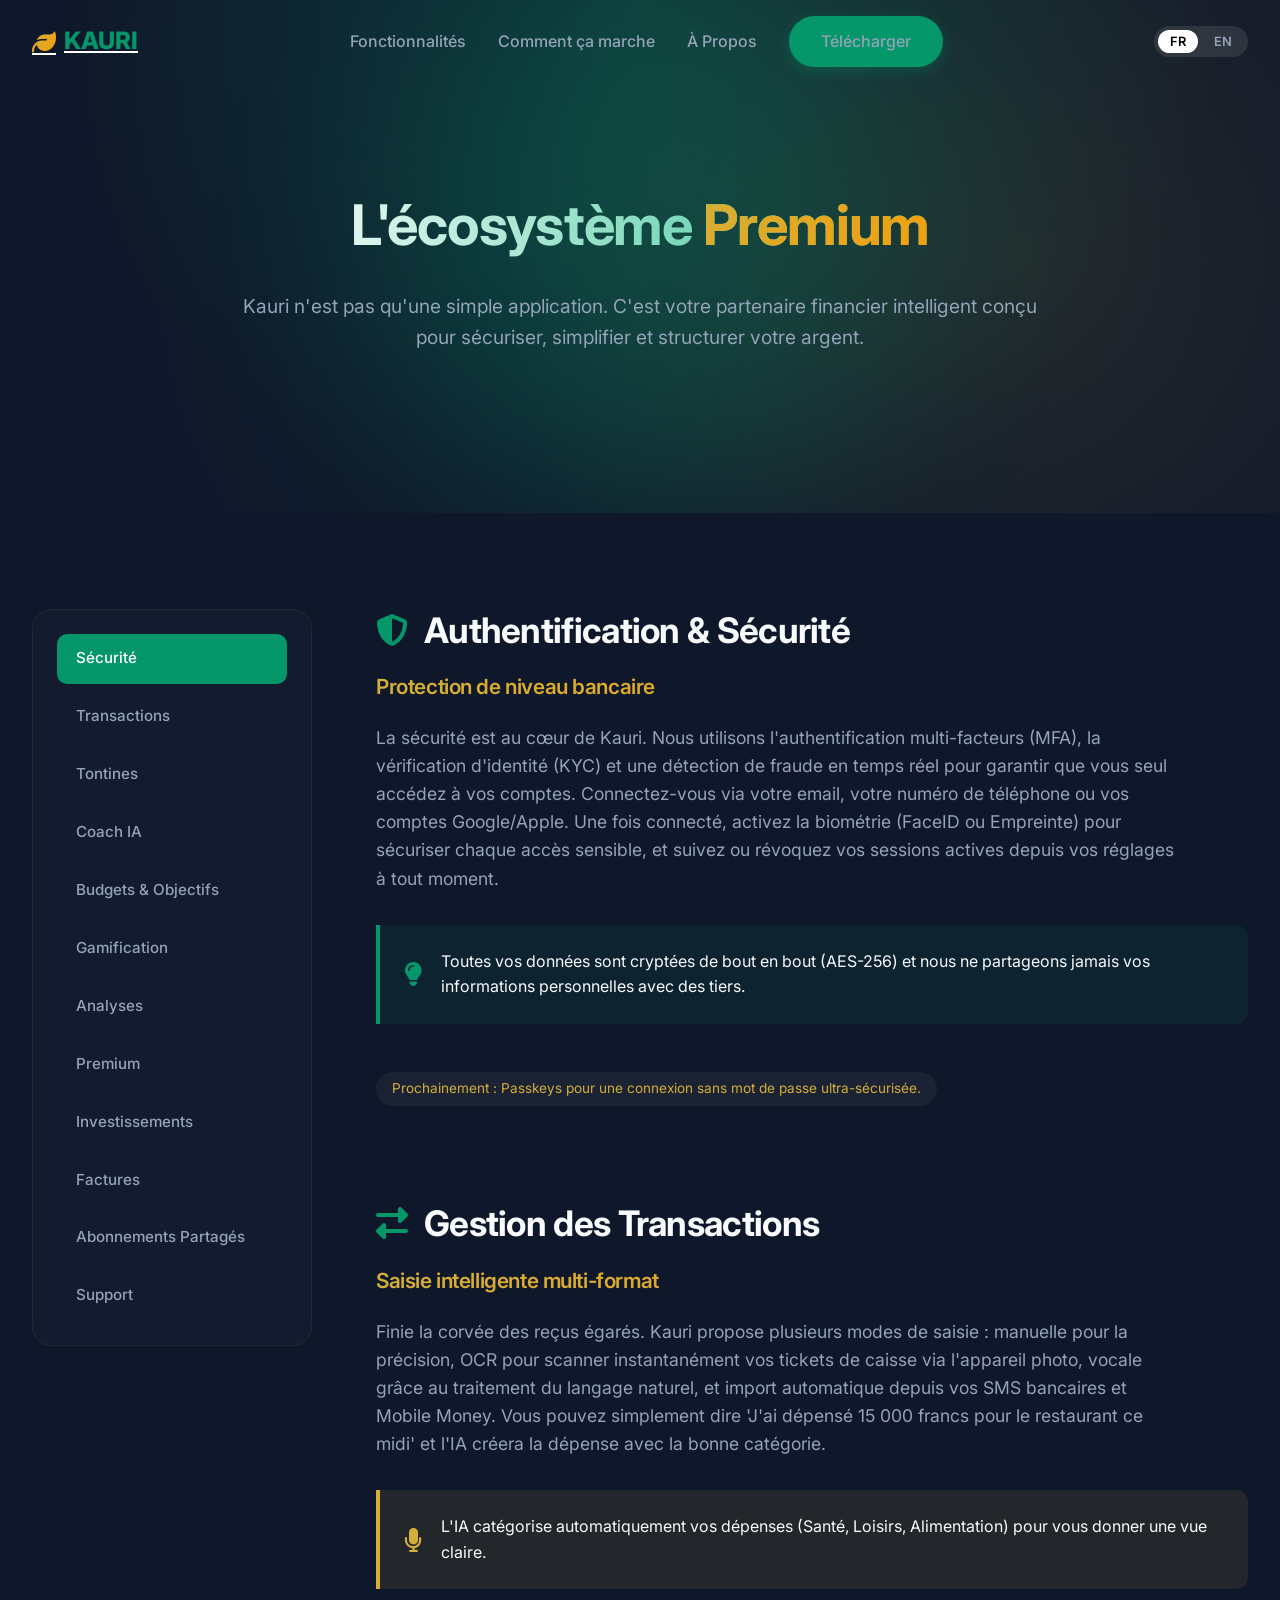
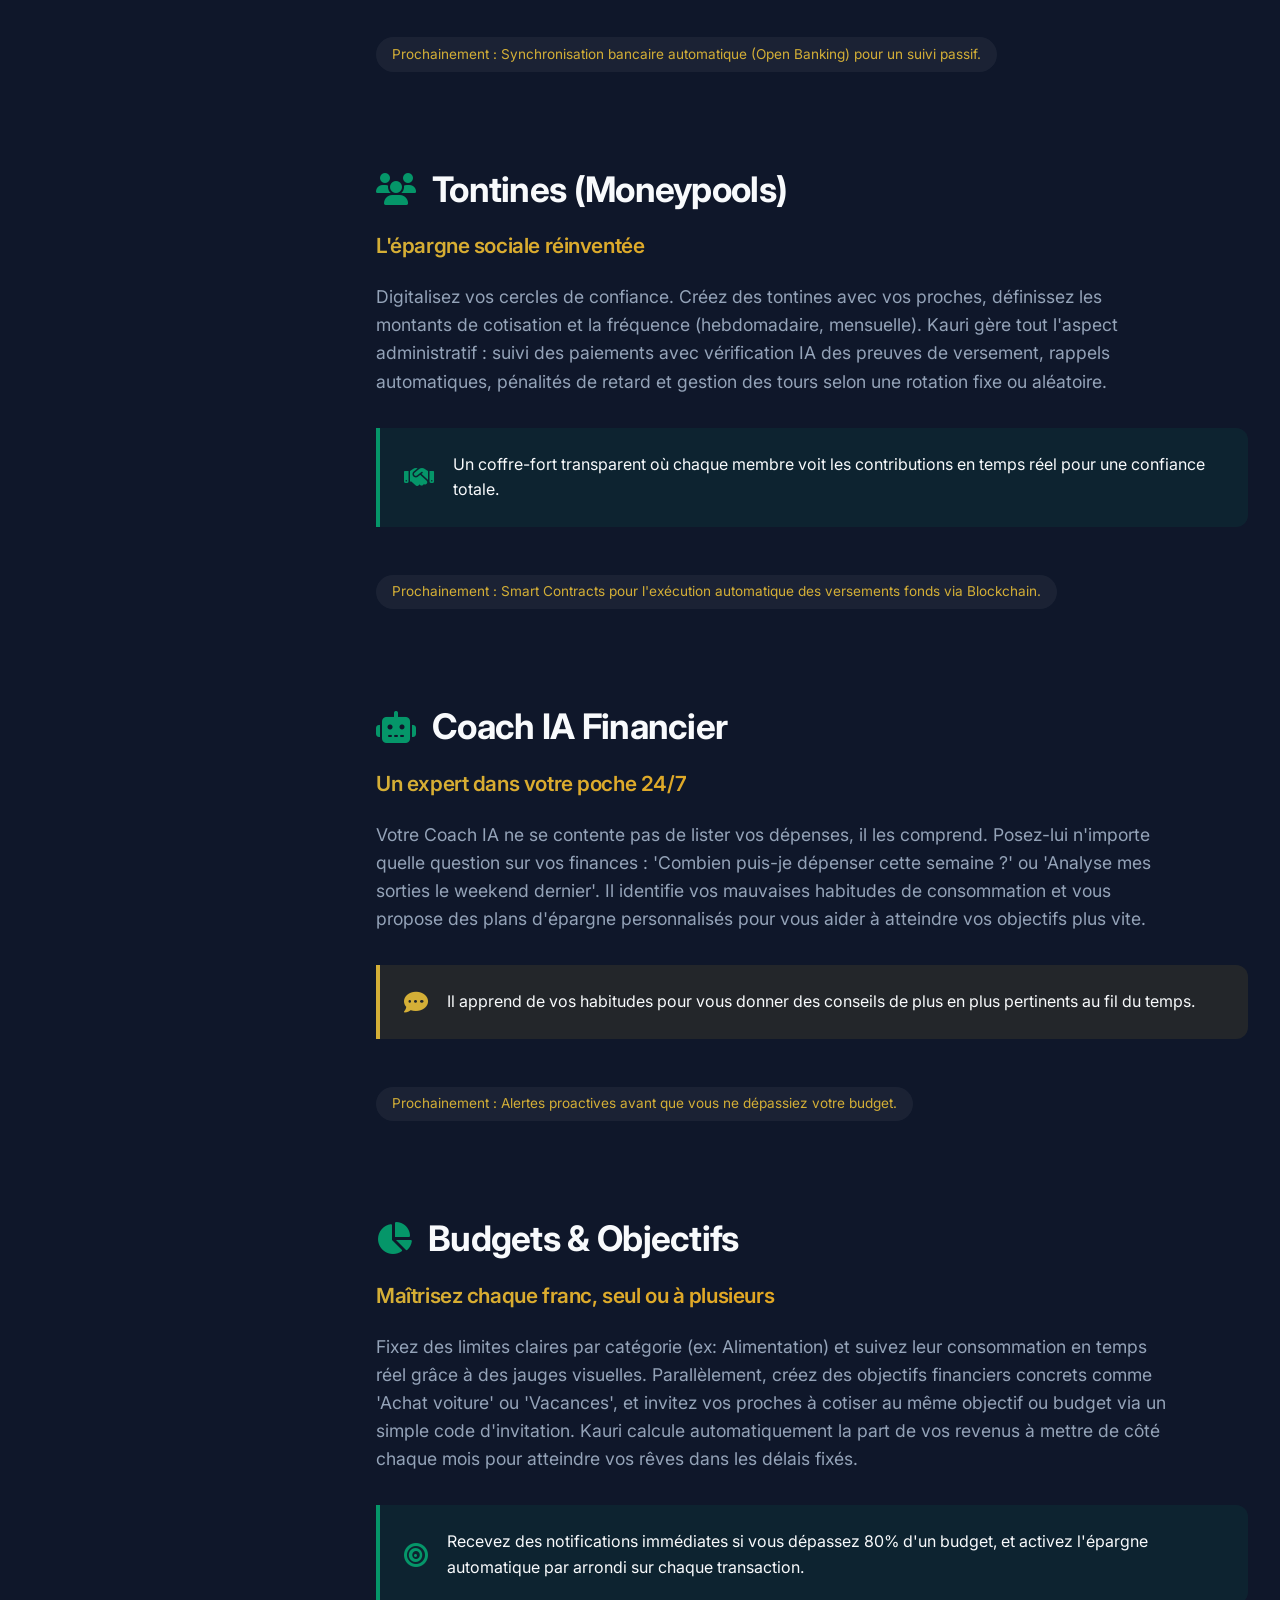
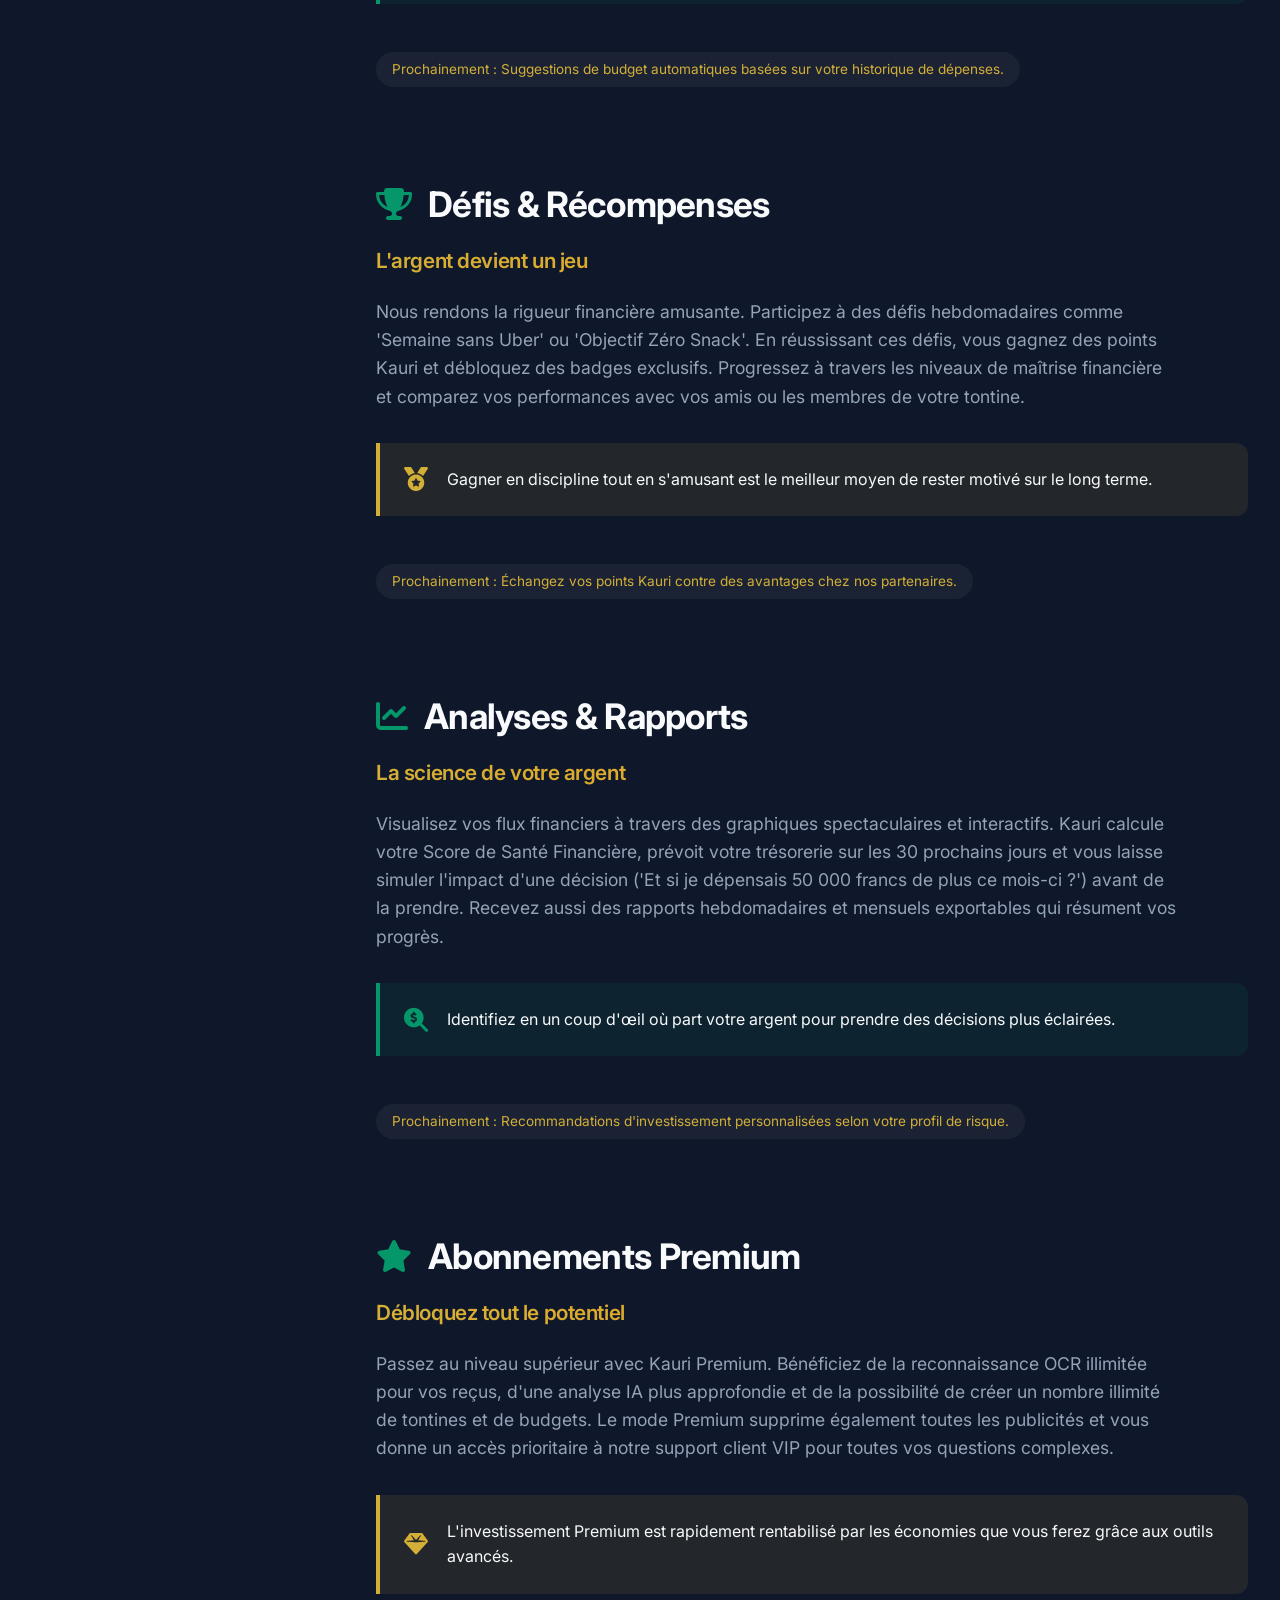
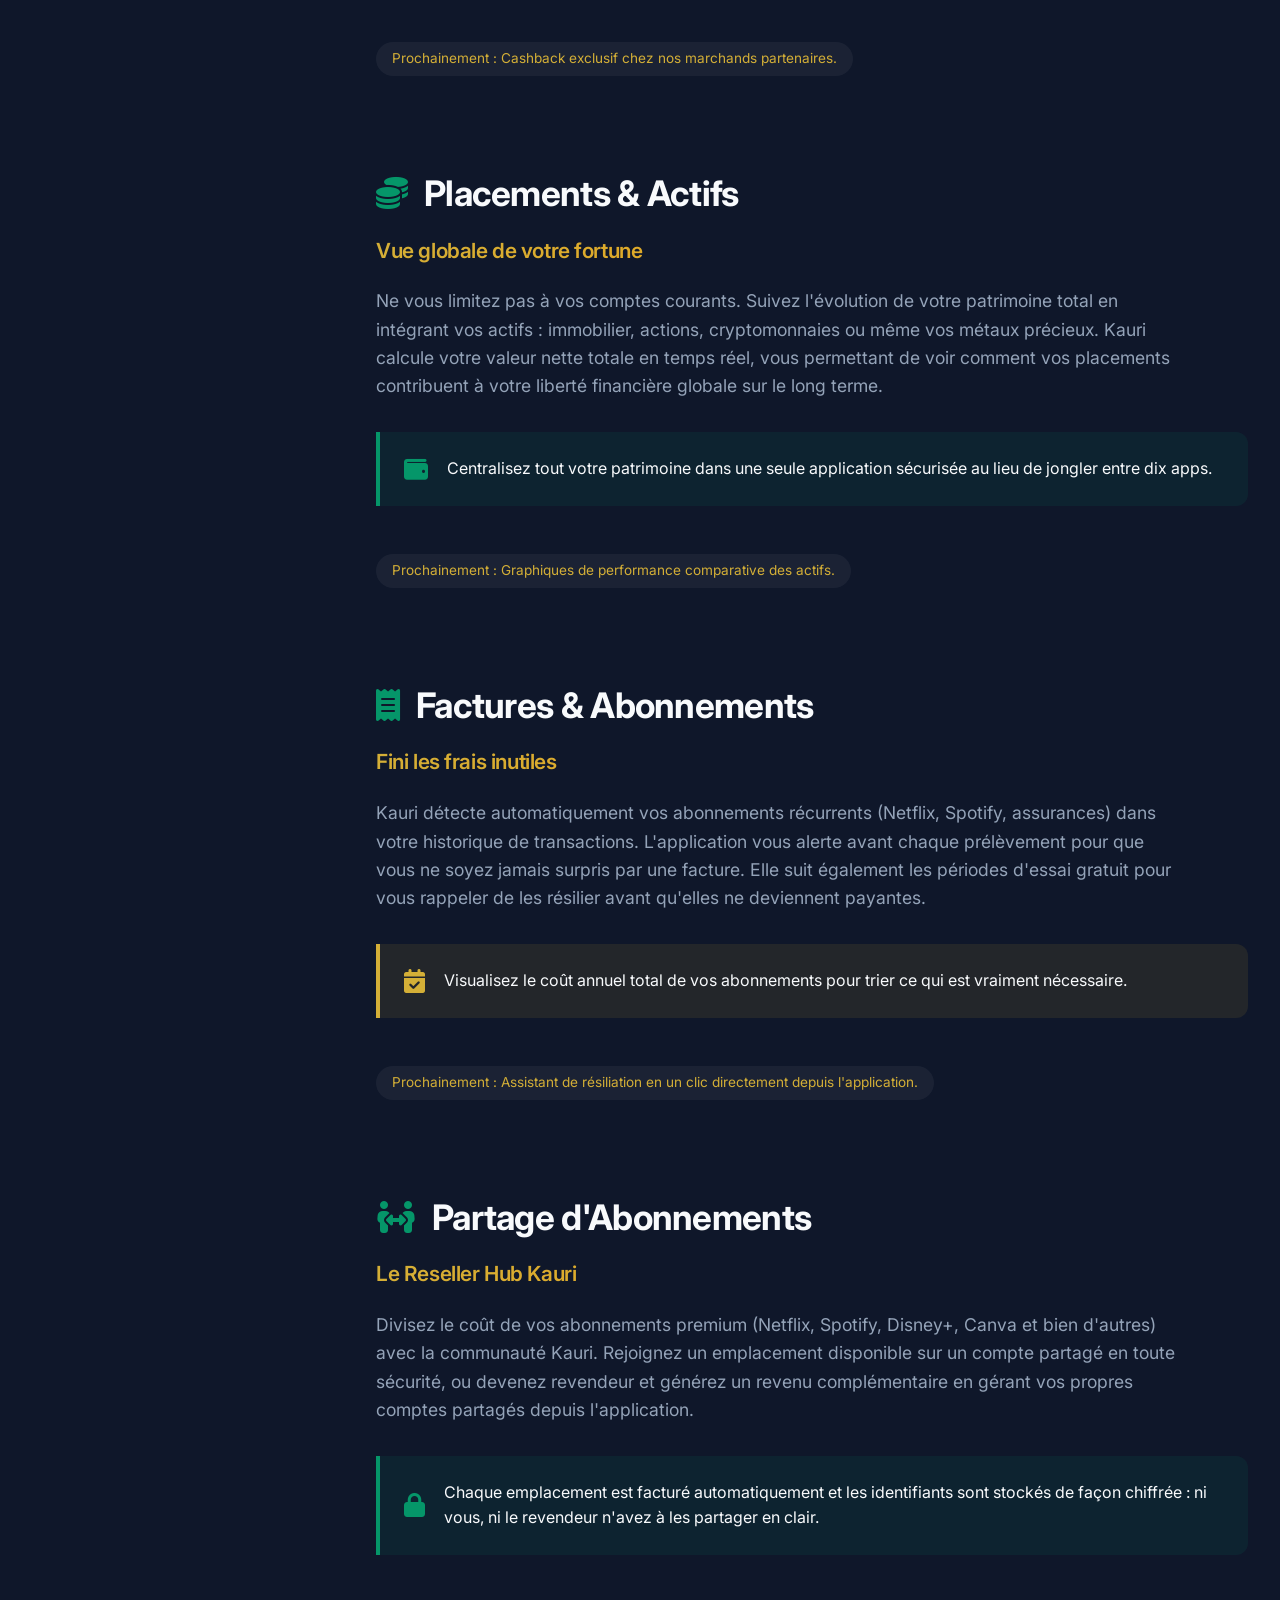
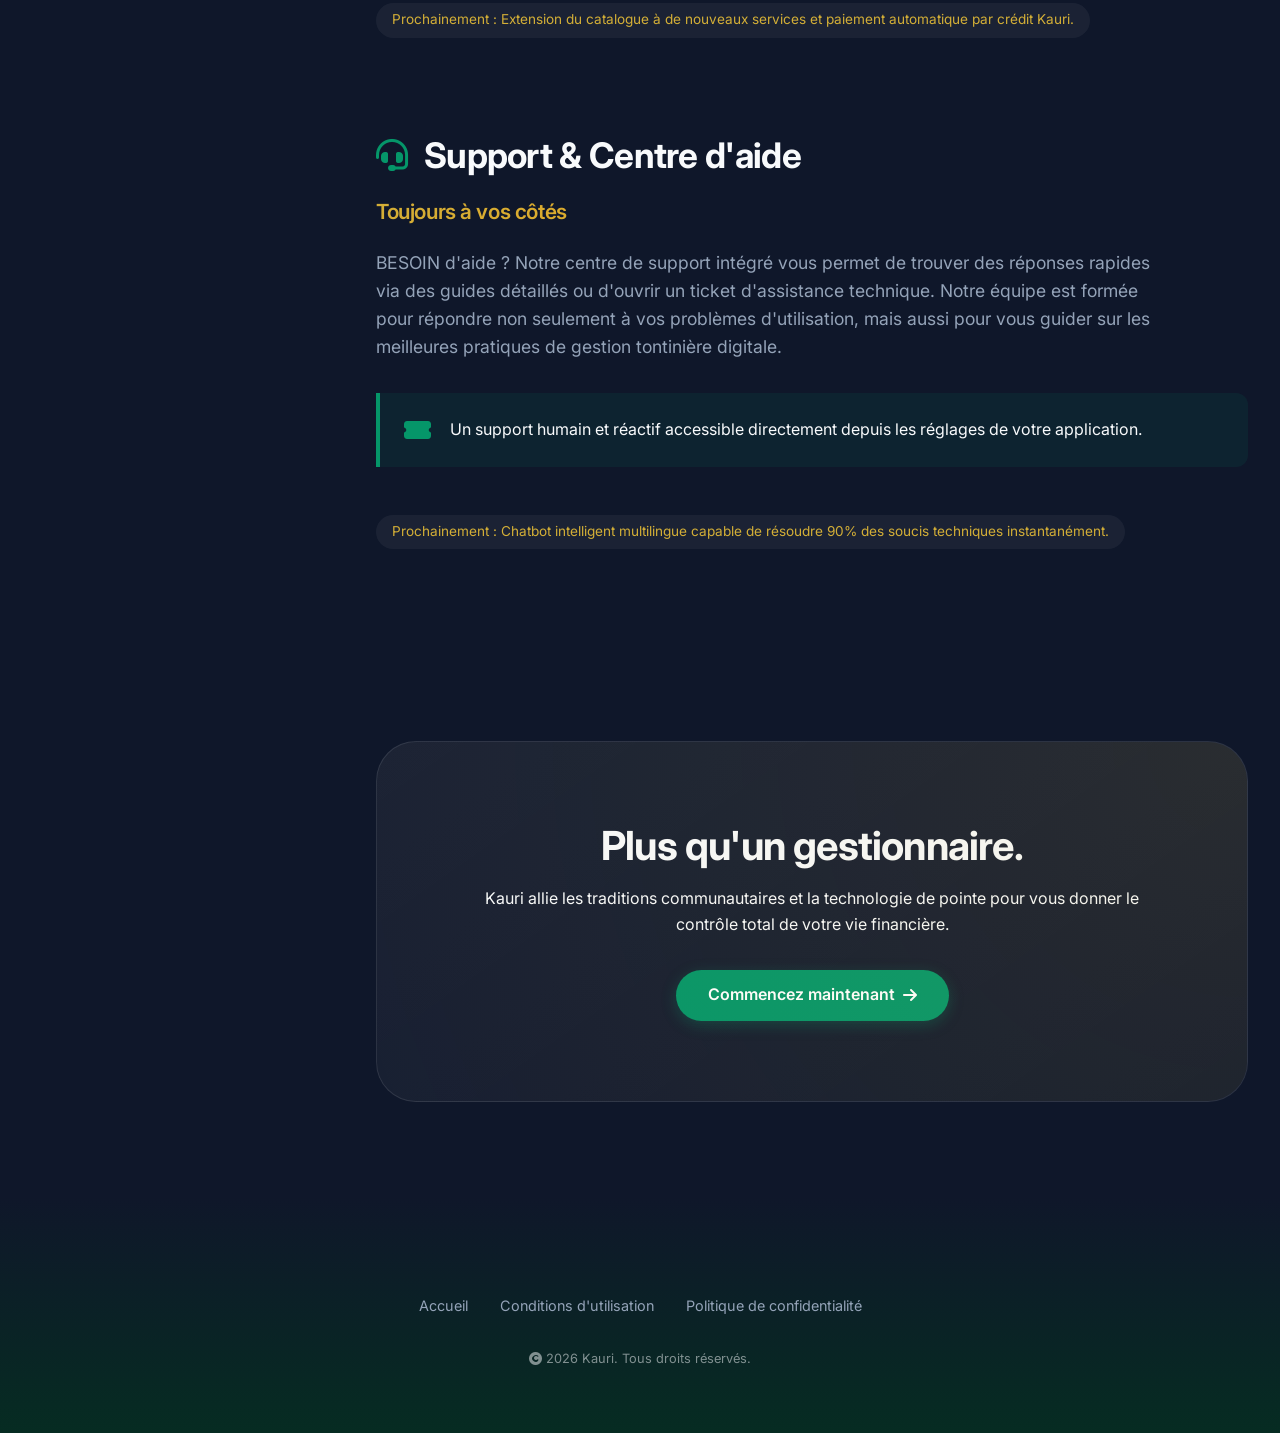
==== commit 54bbd9be: "feat: add Reseller Hub documentation and implement Docker-based deployment pipeline" ====
--- a/about.html
+++ b/about.html
@@ -69,6 +69,7 @@
                     <a href="#premium" class="side-link" data-i18n="about.nav.premium">Premium</a>
                     <a href="#invest" class="side-link" data-i18n="about.nav.invest">Investissements</a>
                     <a href="#bills" class="side-link" data-i18n="about.nav.bills">Factures</a>
+                    <a href="#reseller" class="side-link" data-i18n="about.nav.reseller">Abonnements Partagés</a>
                     <a href="#support" class="side-link" data-i18n="about.nav.support">Support</a>
                 </div>
             </aside>
@@ -84,15 +85,17 @@
                     </div>
                     <h3 class="text-gradient-gold" data-i18n="about.features.security.subtitle">Multi-méthodes &
                         Biométrie</h3>
-                    <p data-i18n="about.features.security.desc">L'authentification est la première étape. Utilisez
-                        l'email, le téléphone ou vos comptes sociaux pour une connexion rapide et sécurisée.</p>
+                    <p data-i18n="about.features.security.desc">L'authentification multi-facteurs (MFA), la
+                        vérification d'identité (KYC) et une détection de fraude en temps réel protègent chacun de vos
+                        accès. Connectez-vous via email, téléphone ou comptes sociaux, activez la biométrie, et
+                        suivez ou révoquez vos sessions actives depuis vos réglages.</p>
                     <div class="tip-box">
                         <i class="fas fa-lightbulb"></i>
-                        <p data-i18n="about.features.security.use">Activez la biométrie (empreinte ou reconnaissance
-                            faciale) dans vos paramètres pour une sécurité maximale.</p>
-                    </div>
-                    <p class="future-tag" data-i18n="about.features.security.future">A venir : Passkeys et gestion des
-                        sessions actives.</p>
+                        <p data-i18n="about.features.security.use">Toutes vos données sont cryptées de bout en bout
+                            (AES-256) et ne sont jamais partagées avec des tiers.</p>
+                    </div>
+                    <p class="future-tag" data-i18n="about.features.security.future">A venir : Passkeys pour une
+                        connexion sans mot de passe.</p>
                 </div>
 
                 <!-- Transactions -->
@@ -101,17 +104,18 @@
                         <i class="fas fa-exchange-alt"></i>
                         <h2 data-i18n="about.features.transactions.title">Gestion des Transactions</h2>
                     </div>
-                    <h3 class="text-gradient-gold" data-i18n="about.features.transactions.subtitle">Manuelle, OCR &
-                        Vocale</h3>
-                    <p data-i18n="about.features.transactions.desc">Enregistrez vos dépenses en un clin d'œil. Que ce
-                        soit manuellement, en scannant un reçu ou par simple commande vocale.</p>
+                    <h3 class="text-gradient-gold" data-i18n="about.features.transactions.subtitle">Manuelle, OCR,
+                        Vocale & SMS</h3>
+                    <p data-i18n="about.features.transactions.desc">Enregistrez vos dépenses en un clin d'œil.
+                        Manuellement, en scannant un reçu, par commande vocale, ou automatiquement depuis vos SMS
+                        bancaires et Mobile Money.</p>
                     <div class="tip-box gold">
                         <i class="fas fa-microphone"></i>
                         <p data-i18n="about.features.transactions.use">Le scanner OCR extrait automatiquement les
                             montants. La saisie vocale comprend des phrases comme 'J'ai dépensé 15 000 francs'.</p>
                     </div>
-                    <p class="future-tag" data-i18n="about.features.transactions.future">A venir : Détection automatique
-                        des abonnements et Open Banking.</p>
+                    <p class="future-tag" data-i18n="about.features.transactions.future">A venir : Synchronisation
+                        bancaire automatique (Open Banking).</p>
                 </div>
 
                 <!-- Tontines -->
@@ -123,11 +127,12 @@
                     <h3 class="text-gradient-gold" data-i18n="about.features.tontines.subtitle">Gestion communautaire
                         digitale</h3>
                     <p data-i18n="about.features.tontines.desc">Digitalisez vos pratiques d'épargne collectives. Gérez
-                        les cotisations, les rotations et le fonds social en toute transparence.</p>
+                        les cotisations, les rotations et le fonds social en toute transparence, avec vérification IA
+                        des preuves de versement.</p>
                     <div class="tip-box">
                         <i class="fas fa-handshake"></i>
-                        <p data-i18n="about.features.tontines.use">Configurez les règles de rotation (fixe, aléatoire ou
-                            enchères) et automatisez les relances et amendes.</p>
+                        <p data-i18n="about.features.tontines.use">Configurez les règles de rotation (fixe ou
+                            aléatoire) et automatisez les relances et amendes de retard.</p>
                     </div>
                     <p class="future-tag" data-i18n="about.features.tontines.future">A venir : Smart Contracts pour la
                         libération automatique des fonds.</p>
@@ -161,14 +166,15 @@
                     <h3 class="text-gradient-gold" data-i18n="about.features.budget.subtitle">Planification & Épargne
                         ciblée</h3>
                     <p data-i18n="about.features.budget.desc">Fixez des limites par catégorie et suivez votre
-                        progression vers vos rêves financiers en temps réel.</p>
+                        progression vers vos rêves financiers en temps réel. Créez des budgets et objectifs partagés
+                        avec vos proches via un simple code d'invitation.</p>
                     <div class="tip-box">
                         <i class="fas fa-bullseye"></i>
-                        <p data-i18n="about.features.budget.use">Créez un objectif (ex: Achat voiture) et voyez la jauge
-                            se remplir à mesure que vous épargnez.</p>
-                    </div>
-                    <p class="future-tag" data-i18n="about.features.budget.future">A venir : Épargne 'à l'arrondi'
-                        automatique.</p>
+                        <p data-i18n="about.features.budget.use">Créez un objectif (ex: Achat voiture), voyez la jauge
+                            se remplir à mesure que vous épargnez, et activez l'épargne automatique par arrondi.</p>
+                    </div>
+                    <p class="future-tag" data-i18n="about.features.budget.future">A venir : Suggestions de budget
+                        automatiques basées sur votre historique.</p>
                 </div>
 
                 <!-- Gamification -->
@@ -199,14 +205,16 @@
                     <h3 class="text-gradient-gold" data-i18n="about.features.analytics.subtitle">Compréhension
                         approfondie</h3>
                     <p data-i18n="about.features.analytics.desc">Visualisez vos flux d'argent grâce à des graphiques
-                        dynamiques et des insights générés par l'IA.</p>
+                        dynamiques et des insights générés par l'IA. Consultez votre Score de Santé Financière,
+                        votre prévision de trésorerie sur 30 jours, et simulez l'impact d'une décision avant de la
+                        prendre.</p>
                     <div class="tip-box">
                         <i class="fas fa-search-dollar"></i>
                         <p data-i18n="about.features.analytics.use">Comparez vos revenus et dépenses sur plusieurs mois
                             pour détecter les tendances.</p>
                     </div>
-                    <p class="future-tag" data-i18n="about.features.analytics.future">A venir : Prévision des soldes
-                        futurs (Cashflow forecasting).</p>
+                    <p class="future-tag" data-i18n="about.features.analytics.future">A venir : Recommandations
+                        d'investissement personnalisées.</p>
                 </div>
 
                 <!-- Premium -->
@@ -223,8 +231,8 @@
                         <p data-i18n="about.features.premium.use">OCR illimité, analyse vocale avancée, rapports PDF
                             détaillés et suppression des limites de tontines.</p>
                     </div>
-                    <p class="future-tag" data-i18n="about.features.premium.future">A venir : Partage d'abonnement
-                        familial.</p>
+                    <p class="future-tag" data-i18n="about.features.premium.future">A venir : Cashback exclusif chez nos
+                        marchands partenaires.</p>
                 </div>
 
                 <!-- Investments -->
@@ -263,6 +271,27 @@
                     </div>
                     <p class="future-tag" data-i18n="about.features.bills.future">A venir : Résiliation automatique en
                         un clic.</p>
+                </div>
+
+                <!-- Reseller Hub -->
+                <div id="reseller" class="feature-section fade-in-up">
+                    <div class="feature-icon-header">
+                        <i class="fas fa-people-arrows"></i>
+                        <h2 data-i18n="about.features.reseller.title">Partage d'Abonnements</h2>
+                    </div>
+                    <h3 class="text-gradient-gold" data-i18n="about.features.reseller.subtitle">Le Reseller Hub Kauri
+                    </h3>
+                    <p data-i18n="about.features.reseller.desc">Divisez le coût de vos abonnements premium (Netflix,
+                        Spotify, Disney+, Canva et bien d'autres) avec la communauté Kauri. Rejoignez un emplacement
+                        disponible sur un compte partagé, ou devenez revendeur et générez un revenu complémentaire en
+                        gérant vos propres comptes partagés.</p>
+                    <div class="tip-box">
+                        <i class="fas fa-lock"></i>
+                        <p data-i18n="about.features.reseller.use">Chaque emplacement est facturé automatiquement et
+                            les identifiants sont stockés de façon chiffrée : personne n'a à les partager en clair.</p>
+                    </div>
+                    <p class="future-tag" data-i18n="about.features.reseller.future">A venir : Extension du catalogue
+                        et paiement automatique par crédit Kauri.</p>
                 </div>
 
                 <!-- Support -->
--- a/styles.css
+++ b/styles.css
@@ -219,6 +219,16 @@
     color: white;
 }
 
+.mobile-menu-toggle {
+    display: none;
+    background: transparent;
+    border: none;
+    color: white;
+    font-size: 1.5rem;
+    cursor: pointer;
+    z-index: 1001;
+}
+
 /* Hero Section */
 .hero {
     min-height: 100vh;
@@ -756,10 +766,150 @@
 
     .nav-links {
         display: none;
-    }
-
-    /* Add hamburger later if needed */
+        position: fixed;
+        top: 0;
+        left: 0;
+        width: 100%;
+        height: 100vh;
+        background: var(--bg-dark);
+        flex-direction: column;
+        justify-content: center;
+        align-items: center;
+        gap: 3rem;
+        z-index: 1000;
+    }
+
+    .nav-links.active {
+        display: flex;
+    }
+
+    .nav-links a {
+        font-size: 1.5rem;
+        color: white;
+    }
+
+    .mobile-menu-toggle {
+        display: block;
+    }
+
     .hero-image-container {
         margin-top: 2rem;
     }
+}
+
+/* Contact Form */
+.contact-container {
+    max-width: 800px;
+    margin: 0 auto;
+    padding: 3rem;
+    border-radius: 24px;
+}
+
+.contact-form {
+    display: flex;
+    flex-direction: column;
+    gap: 1.5rem;
+}
+
+.form-grid {
+    display: grid;
+    grid-template-columns: 1fr 1fr;
+    gap: 1.5rem;
+}
+
+.form-group {
+    display: flex;
+    flex-direction: column;
+    gap: 0.5rem;
+}
+
+.form-group label {
+    font-size: 0.9rem;
+    font-weight: 500;
+    color: var(--text-main);
+}
+
+.form-group input,
+.form-group textarea {
+    padding: 1rem;
+    background: rgba(255, 255, 255, 0.05);
+    border: 1px solid rgba(255, 255, 255, 0.1);
+    border-radius: 12px;
+    color: white;
+    font-family: inherit;
+    transition: all 0.3s;
+}
+
+.form-group input:focus,
+.form-group textarea:focus {
+    outline: none;
+    border-color: var(--primary);
+    background: rgba(255, 255, 255, 0.08);
+}
+
+.form-status {
+    margin-top: 1rem;
+    padding: 1rem;
+    border-radius: 12px;
+    text-align: center;
+    display: none;
+}
+
+.form-status.success {
+    display: block;
+    background: rgba(5, 150, 105, 0.1);
+    color: #10B981;
+    border: 1px solid rgba(5, 150, 105, 0.2);
+}
+
+.form-status.error {
+    display: block;
+    background: rgba(239, 68, 68, 0.1);
+    color: #EF4444;
+    border: 1px solid rgba(239, 68, 68, 0.2);
+}
+
+@media (max-width: 640px) {
+    .form-grid {
+        grid-template-columns: 1fr;
+    }
+
+    .contact-container {
+        padding: 1.5rem;
+    }
+}
+
+/* Loading Bar */
+.loading-bar-container {
+    width: 100%;
+    height: 4px;
+    background: rgba(255, 255, 255, 0.05);
+    border-radius: 2px;
+    margin-top: 1rem;
+    overflow: hidden;
+    display: none;
+}
+
+.loading-bar {
+    width: 30%;
+    height: 100%;
+    background: var(--gradient-gold);
+    border-radius: 2px;
+    animation: loading 1.5s infinite ease-in-out;
+}
+
+@keyframes loading {
+    0% {
+        transform: translateX(-100%);
+    }
+
+    100% {
+        transform: translateX(350%);
+    }
+}
+
+.btn:disabled {
+    opacity: 0.6;
+    cursor: not-allowed;
+    transform: none !important;
 }
